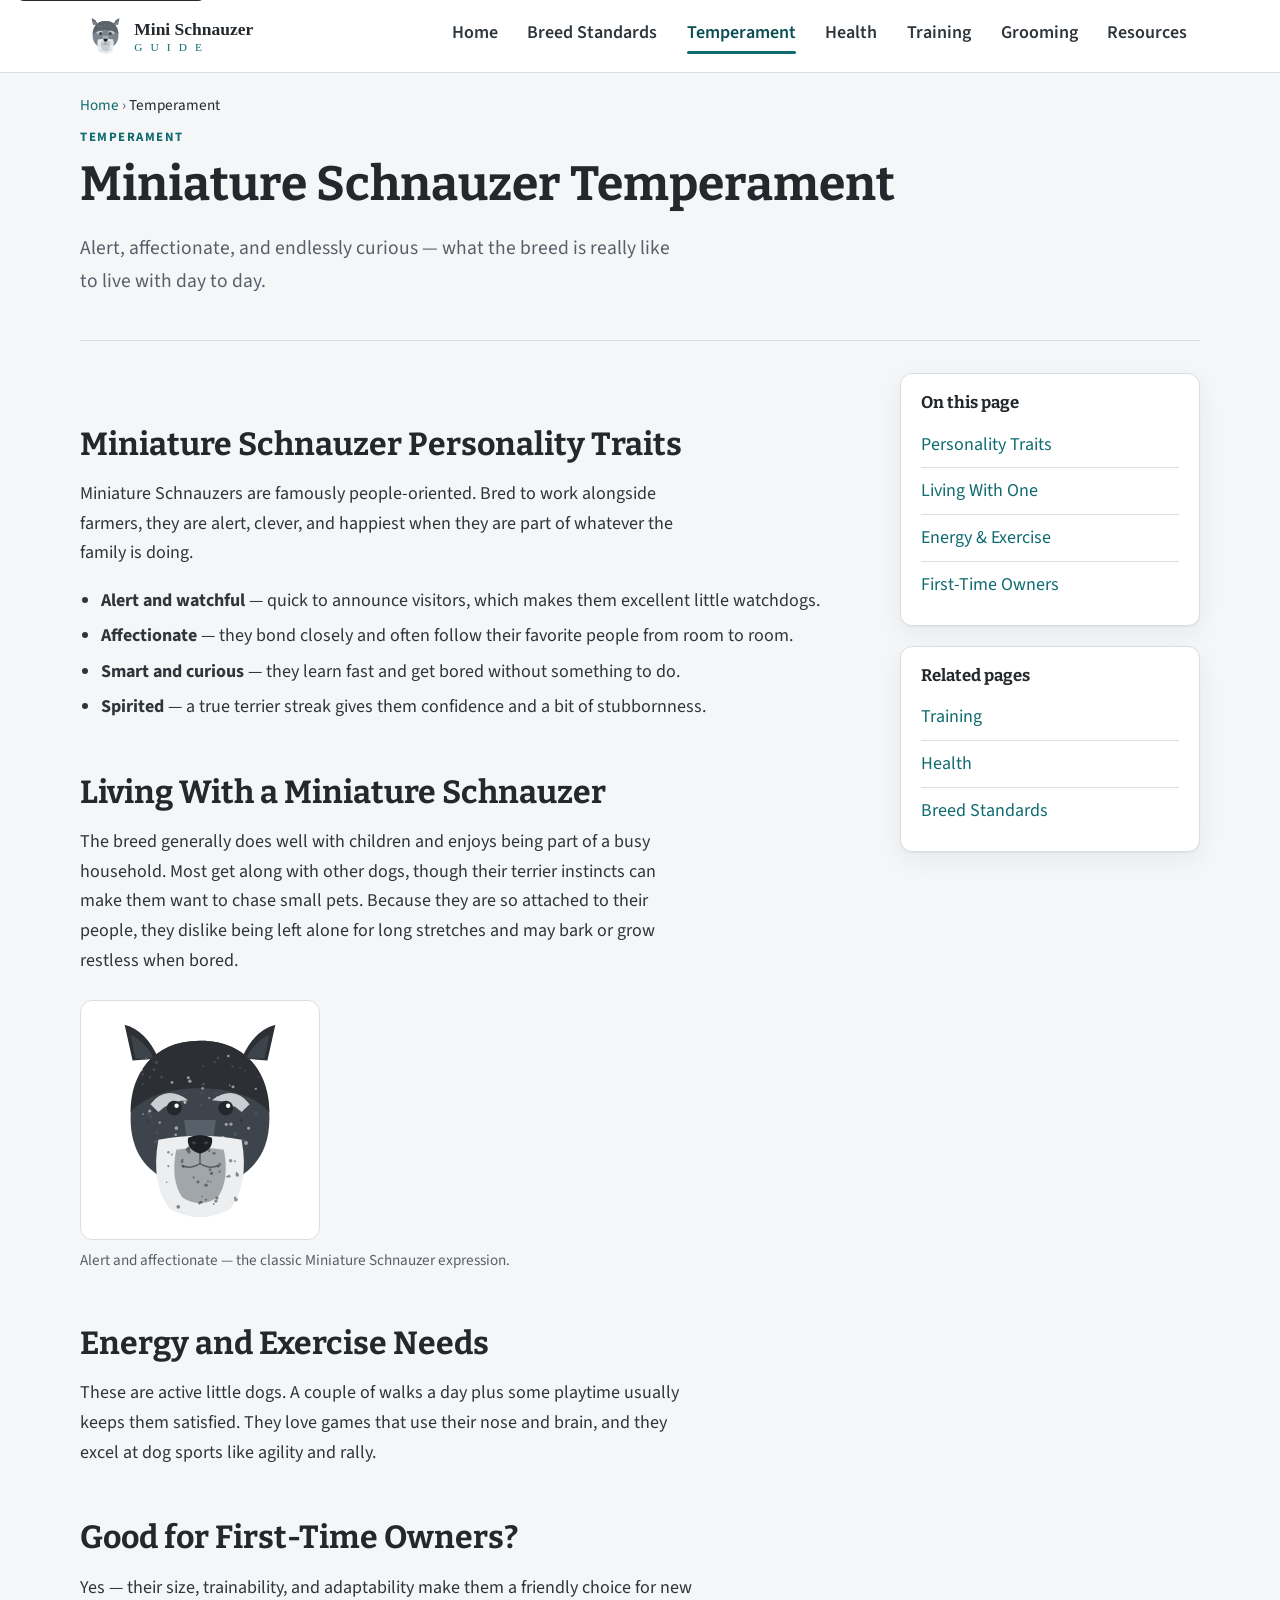
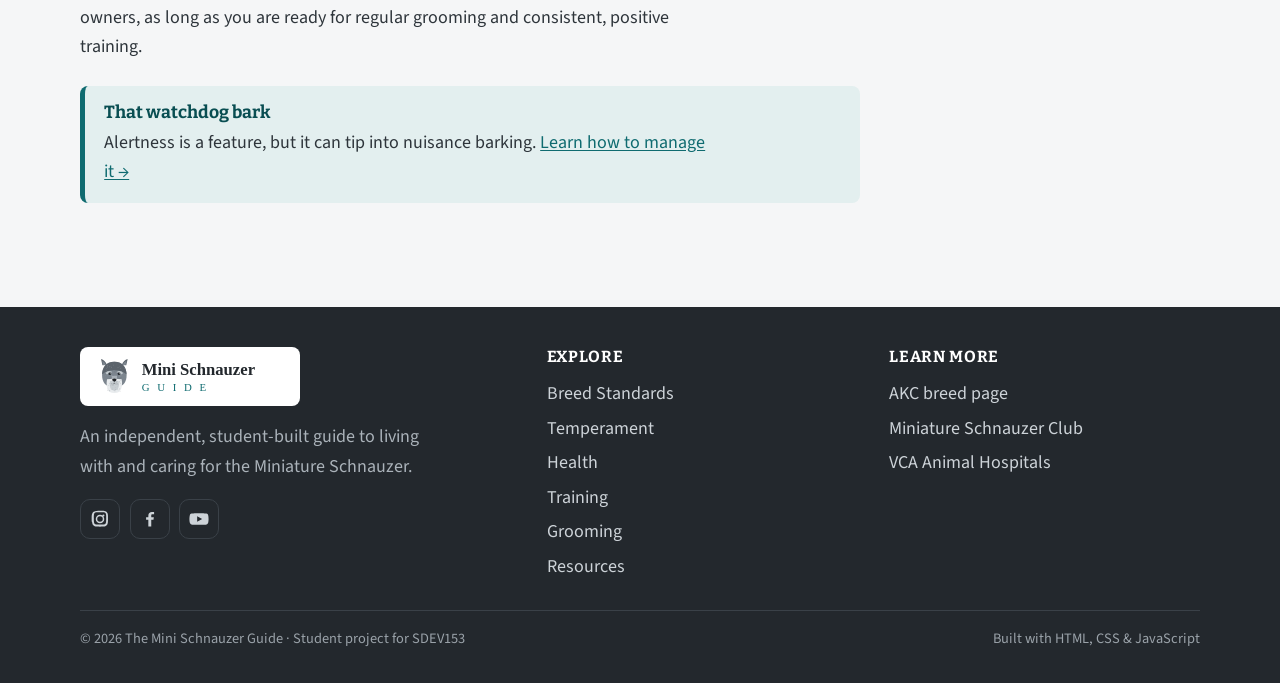
==== temperament.html @ 805f9578 "Add files via upload" ====
<!DOCTYPE html>
<html lang="en">
<head>
  <meta charset="UTF-8">
  <meta name="viewport" content="width=device-width, initial-scale=1">
  <title>Miniature Schnauzer Temperament — Personality &amp; Family Life</title>
  <meta name="description" content="Miniature Schnauzer temperament explained: personality traits, life with families and other pets, energy levels, and whether the breed suits first-time owners.">
  <meta name="keywords" content="Miniature Schnauzer, schnauzer breed, schnauzer care, temperament">
  <meta name="author" content="The Mini Schnauzer Guide">
  <!-- Open Graph / social preview (SEO) -->
  <meta property="og:type" content="website">
  <meta property="og:title" content="Miniature Schnauzer Temperament — Personality &amp; Family Life">
  <meta property="og:description" content="Miniature Schnauzer temperament explained: personality traits, life with families and other pets, energy levels, and whether the breed suits first-time owners.">
  <link rel="icon" href="images/favicon.svg" type="image/svg+xml">
  <link rel="preconnect" href="https://fonts.googleapis.com">
  <link rel="preconnect" href="https://fonts.gstatic.com" crossorigin>
  <link rel="stylesheet" href="https://fonts.googleapis.com/css2?family=Bitter:wght@500;600;700&amp;family=Source+Sans+3:wght@400;600;700&amp;display=swap">
  <link rel="stylesheet" href="css/styles.css">
</head>
<body>
  <a class="skip-link" href="#main">Skip to main content</a>
  <header class="site-header">
    <div class="wrap site-header__inner">
      <a class="brand" href="index.html">
        <img src="images/miniature-schnauzer-logo.svg" alt="The Mini Schnauzer Guide — return to home page" width="210">
      </a>
      <button class="nav-toggle" aria-expanded="false" aria-controls="primary-nav">
        <span class="bars" aria-hidden="true"></span><span class="label">Menu</span>
      </button>
      <nav class="primary-nav" id="primary-nav" aria-label="Main">
        <ul>
          <li><a href="index.html">Home</a></li>
          <li><a href="breed-standards.html">Breed Standards</a></li>
          <li><a href="temperament.html" aria-current="page">Temperament</a></li>
          <li><a href="health.html">Health</a></li>
          <li><a href="training.html">Training</a></li>
          <li><a href="grooming.html">Grooming</a></li>
          <li><a href="resources.html">Resources</a></li>
        </ul>
      </nav>
    </div>
  </header>

  <main id="main">
    <nav class="wrap breadcrumb" aria-label="Breadcrumb">
      <a href="index.html">Home</a> &rsaquo; <span aria-current="page">Temperament</span>
    </nav>
    <div class="wrap page-head">
      <p class="eyebrow">Temperament</p>
      <h1>Miniature Schnauzer Temperament</h1>
      <p class="lead">Alert, affectionate, and endlessly curious &mdash; what the breed is really like to live with day to day.</p>
    </div>
    <div class="wrap content-layout">
      <article class="prose">
        <section id="traits">
          <h2>Miniature Schnauzer Personality Traits</h2>
          <p>Miniature Schnauzers are famously people-oriented. Bred to work alongside farmers, they are alert, clever, and happiest when they are part of whatever the family is doing.</p>
          <ul>
            <li><strong>Alert and watchful</strong> &mdash; quick to announce visitors, which makes them excellent little watchdogs.</li>
            <li><strong>Affectionate</strong> &mdash; they bond closely and often follow their favorite people from room to room.</li>
            <li><strong>Smart and curious</strong> &mdash; they learn fast and get bored without something to do.</li>
            <li><strong>Spirited</strong> &mdash; a true terrier streak gives them confidence and a bit of stubbornness.</li>
          </ul>
        </section>
        <section id="family">
          <h2>Living With a Miniature Schnauzer</h2>
          <p>The breed generally does well with children and enjoys being part of a busy household. Most get along with other dogs, though their terrier instincts can make them want to chase small pets. Because they are so attached to their people, they dislike being left alone for long stretches and may bark or grow restless when bored.</p>
          <figure>
            <img src="images/miniature-schnauzer-black-silver.svg" alt="Illustration of a black-and-silver Miniature Schnauzer looking alert and attentive" width="240" height="240" style="width:240px">
            <figcaption>Alert and affectionate &mdash; the classic Miniature Schnauzer expression.</figcaption>
          </figure>
        </section>
        <section id="energy">
          <h2>Energy and Exercise Needs</h2>
          <p>These are active little dogs. A couple of walks a day plus some playtime usually keeps them satisfied. They love games that use their nose and brain, and they excel at dog sports like agility and rally.</p>
        </section>
        <section id="owners">
          <h2>Good for First-Time Owners?</h2>
          <p>Yes &mdash; their size, trainability, and adaptability make them a friendly choice for new owners, as long as you are ready for regular grooming and consistent, positive training.</p>
        </section>
        <div class="callout">
          <h3>That watchdog bark</h3>
          <p>Alertness is a feature, but it can tip into nuisance barking. <a href="training.html">Learn how to manage it &rarr;</a></p>
        </div>
      </article>
      <aside class="sidebar">
        <div class="side-card">
          <h2>On this page</h2>
          <ul>
            <li><a href="#traits">Personality Traits</a></li>
            <li><a href="#family">Living With One</a></li>
            <li><a href="#energy">Energy &amp; Exercise</a></li>
            <li><a href="#owners">First-Time Owners</a></li>
          </ul>
        </div>
        <div class="side-card">
          <h2>Related pages</h2>
          <ul>
            <li><a href="training.html">Training</a></li>
            <li><a href="health.html">Health</a></li>
            <li><a href="breed-standards.html">Breed Standards</a></li>
          </ul>
        </div>
      </aside>
    </div>
  </main>

  <footer class="site-footer">
    <div class="wrap footer-grid">
      <div>
        <img src="images/miniature-schnauzer-logo.svg" alt="The Mini Schnauzer Guide" style="width:220px;background:#fff;border-radius:8px;padding:6px 10px">
        <p style="color:#aab2b9;max-width:38ch;margin-top:1rem">An independent, student-built guide to living with and caring for the Miniature Schnauzer.</p>
        <div class="social" aria-label="Social media">
          <a href="https://www.instagram.com/" target="_blank" rel="noopener noreferrer"><span class="sr-only">Instagram</span><svg viewBox="0 0 24 24" aria-hidden="true"><path d="M12 2c2.7 0 3 0 4.1.1 1 .1 1.7.2 2.3.5.6.2 1.1.5 1.6 1 .5.5.8 1 1 1.6.3.6.4 1.3.5 2.3.1 1.1.1 1.4.1 4.1s0 3-.1 4.1c-.1 1-.2 1.7-.5 2.3-.2.6-.5 1.1-1 1.6-.5.5-1 .8-1.6 1-.6.3-1.3.4-2.3.5-1.1.1-1.4.1-4.1.1s-3 0-4.1-.1c-1-.1-1.7-.2-2.3-.5-.6-.2-1.1-.5-1.6-1-.5-.5-.8-1-1-1.6-.3-.6-.4-1.3-.5-2.3C2 15 2 14.7 2 12s0-3 .1-4.1c.1-1 .2-1.7.5-2.3.2-.6.5-1.1 1-1.6.5-.5 1-.8 1.6-1 .6-.3 1.3-.4 2.3-.5C9 2 9.3 2 12 2Zm0 1.8c-2.7 0-3 0-3.9.1-.9 0-1.3.2-1.6.3-.4.1-.7.3-.9.6-.3.2-.5.5-.6.9-.1.3-.3.7-.3 1.6-.1.9-.1 1.2-.1 3.9s0 3 .1 3.9c0 .9.2 1.3.3 1.6.1.4.3.7.6.9.2.3.5.5.9.6.3.1.7.3 1.6.3.9.1 1.2.1 3.9.1s3 0 3.9-.1c.9 0 1.3-.2 1.6-.3.4-.1.7-.3.9-.6.3-.2.5-.5.6-.9.1-.3.3-.7.3-1.6.1-.9.1-1.2.1-3.9s0-3-.1-3.9c0-.9-.2-1.3-.3-1.6-.1-.4-.3-.7-.6-.9-.2-.3-.5-.5-.9-.6-.3-.1-.7-.3-1.6-.3-.9-.1-1.2-.1-3.9-.1Zm0 3.1a5.1 5.1 0 1 1 0 10.2 5.1 5.1 0 0 1 0-10.2Zm0 1.8a3.3 3.3 0 1 0 0 6.6 3.3 3.3 0 0 0 0-6.6Zm5.3-.9a1.2 1.2 0 1 1-2.4 0 1.2 1.2 0 0 1 2.4 0Z"/></svg><span class="sr-only"> (opens in a new tab)</span></a>
          <a href="https://www.facebook.com/" target="_blank" rel="noopener noreferrer"><span class="sr-only">Facebook</span><svg viewBox="0 0 24 24" aria-hidden="true"><path d="M13.5 21v-8h2.7l.4-3.1h-3.1V7.9c0-.9.3-1.5 1.6-1.5h1.8V3.7c-.3 0-1.4-.1-2.6-.1-2.5 0-4.3 1.6-4.3 4.4v2H7.3V13h2.7v8h3.5Z"/></svg><span class="sr-only"> (opens in a new tab)</span></a>
          <a href="https://www.youtube.com/" target="_blank" rel="noopener noreferrer"><span class="sr-only">YouTube</span><svg viewBox="0 0 24 24" aria-hidden="true"><path d="M23 7.5c-.3-1-1-1.8-2-2C19.1 5 12 5 12 5s-7.1 0-9 .5c-1 .3-1.8 1-2 2C.5 9.4.5 12 .5 12s0 2.6.5 4.5c.3 1 1 1.8 2 2C4.9 19 12 19 12 19s7.1 0 9-.5c1-.3 1.8-1 2-2 .5-1.9.5-4.5.5-4.5s0-2.6-.5-4.5ZM9.8 15.3V8.7l6 3.3-6 3.3Z"/></svg><span class="sr-only"> (opens in a new tab)</span></a>
        </div>
      </div>
      <nav aria-label="Footer">
        <h2>Explore</h2>
        <ul>
            <li><a href="breed-standards.html">Breed Standards</a></li>
            <li><a href="temperament.html">Temperament</a></li>
            <li><a href="health.html">Health</a></li>
            <li><a href="training.html">Training</a></li>
            <li><a href="grooming.html">Grooming</a></li>
            <li><a href="resources.html">Resources</a></li>
        </ul>
      </nav>
      <div>
        <h2>Learn more</h2>
        <ul>
          <li><a href="https://www.akc.org/dog-breeds/miniature-schnauzer/" target="_blank" rel="noopener noreferrer">AKC breed page<span class="sr-only"> (opens in a new tab)</span></a></li>
          <li><a href="https://amsc.us/" target="_blank" rel="noopener noreferrer">Miniature Schnauzer Club<span class="sr-only"> (opens in a new tab)</span></a></li>
          <li><a href="https://vcahospitals.com/" target="_blank" rel="noopener noreferrer">VCA Animal Hospitals<span class="sr-only"> (opens in a new tab)</span></a></li>
        </ul>
      </div>
    </div>
    <div class="wrap footer-bottom">
      <span>&copy; <span id="year">2026</span> The Mini Schnauzer Guide &middot; Student project for SDEV153</span>
      <span>Built with HTML, CSS &amp; JavaScript</span>
    </div>
  </footer>

  <script src="js/script.js"></script>
</body>
</html>
---- css/styles.css ----
/* ==========================================================================
   The Mini Schnauzer Guide — styles.css
   Single external stylesheet controlling every page (SDEV153 requirement).
   Palette built from the breed's "salt & pepper" coat. All colors meet
   WCAG AA contrast (>=4.5:1 for text). Base text 18px, line-height >=1.5.
   ========================================================================== */

/* ---- Design tokens ---- */
:root {
  --ink:        #23282d;   /* headings / darkest text            */
  --body:       #2e353b;   /* body text                          */
  --slate:      #56606a;   /* muted text / captions (AA on paper)*/
  --paper:      #f5f6f7;   /* page background                    */
  --surface:    #ffffff;   /* cards, panels                      */
  --line:       #d9dee2;   /* hairline borders                   */
  --accent:     #0f6b70;   /* teal — links, buttons (AA)         */
  --accent-dark:#094e52;   /* hover / active                     */
  --accent-soft:#e3efef;   /* tinted backgrounds                 */
  --brow:       #b7bfc5;   /* "eyebrow" label color              */
  --shadow:     0 1px 2px rgba(35,40,45,.06), 0 8px 24px rgba(35,40,45,.06);
  --radius:     12px;
  --wrap:       1120px;
  --font-body:  "Source Sans 3", system-ui, -apple-system, "Segoe UI", Roboto, Arial, sans-serif;
  --font-display: "Bitter", Georgia, "Times New Roman", serif;
}

/* ---- Reset-ish ---- */
*, *::before, *::after { box-sizing: border-box; }
html { -webkit-text-size-adjust: 100%; scroll-behavior: smooth; }
body {
  margin: 0;
  font-family: var(--font-body);
  font-size: 1.125rem;          /* 18px */
  line-height: 1.65;            /* >= 1.5 */
  color: var(--body);
  background: var(--paper);
}
img { max-width: 100%; height: auto; display: block; }
a { color: var(--accent); text-underline-offset: 2px; }
a:hover { color: var(--accent-dark); }

h1, h2, h3, h4 { font-family: var(--font-display); color: var(--ink); line-height: 1.2; }
h1 { font-size: clamp(2rem, 1.4rem + 2.4vw, 3rem); margin: 0 0 .4em; }
h2 { font-size: clamp(1.5rem, 1.2rem + 1.2vw, 2rem); margin: 1.6em 0 .5em; }
h3 { font-size: 1.3rem; margin: 1.4em 0 .4em; }
p  { margin: 0 0 1em; max-width: 68ch; }

/* ---- Utilities ---- */
.wrap { width: min(var(--wrap), 100% - 2.5rem); margin-inline: auto; }
.eyebrow {
  font-family: var(--font-body); font-weight: 700; font-size: .8rem;
  letter-spacing: .12em; text-transform: uppercase; color: var(--accent);
  margin: 0 0 .5rem;
}
.section { padding: clamp(2.5rem, 1.5rem + 4vw, 4.5rem) 0; }
.section--tint { background: var(--surface); border-block: 1px solid var(--line); }
.lead { font-size: 1.22rem; color: var(--slate); max-width: 60ch; }
.center { text-align: center; }
.center p { margin-inline: auto; }

/* screen-reader-only text */
.sr-only {
  position: absolute; width: 1px; height: 1px; padding: 0; margin: -1px;
  overflow: hidden; clip: rect(0,0,0,0); white-space: nowrap; border: 0;
}

/* skip link (keyboard accessibility) */
.skip-link {
  position: absolute; left: 1rem; top: -3rem; z-index: 1000;
  background: var(--ink); color: #fff; padding: .6rem 1rem; border-radius: 8px;
  transition: top .15s ease;
}
.skip-link:focus { top: 1rem; color:#fff; }

/* visible focus for every interactive element */
a:focus-visible, button:focus-visible, input:focus-visible,
textarea:focus-visible, select:focus-visible {
  outline: 3px solid var(--accent);
  outline-offset: 2px;
  border-radius: 4px;
}

/* ---- Buttons ---- */
.btn {
  display: inline-block; font-family: var(--font-body); font-weight: 700;
  font-size: 1rem; padding: .8rem 1.4rem; border-radius: 999px;
  border: 2px solid transparent; cursor: pointer; text-decoration: none;
  min-height: 46px; transition: background .15s ease, color .15s ease, border-color .15s ease;
}
.btn--primary { background: var(--accent); color: #fff; }
.btn--primary:hover { background: var(--accent-dark); color: #fff; }
.btn--ghost { background: transparent; color: var(--accent); border-color: var(--accent); }
.btn--ghost:hover { background: var(--accent-soft); color: var(--accent-dark); }

/* ==========================================================================
   Header + navigation (identical on every page; logo links home)
   ========================================================================== */
.site-header {
  position: sticky; top: 0; z-index: 100;
  background: rgba(255,255,255,.92); backdrop-filter: saturate(1.4) blur(6px);
  border-bottom: 1px solid var(--line);
}
.site-header__inner {
  display: flex; align-items: center; justify-content: space-between;
  gap: 1rem; padding: .6rem 0; min-height: 64px;
}
.brand { display: inline-flex; align-items: center; }
.brand img { width: 210px; height: auto; }

.nav-toggle {
  display: none; align-items: center; gap: .5rem;
  min-width: 46px; min-height: 46px; padding: .5rem .8rem;
  background: var(--surface); border: 1px solid var(--line); border-radius: 10px;
  font-family: var(--font-body); font-weight: 600; color: var(--ink); cursor: pointer;
}
.nav-toggle .bars { position: relative; width: 20px; height: 2px; background: var(--ink); }
.nav-toggle .bars::before, .nav-toggle .bars::after {
  content: ""; position: absolute; left: 0; width: 20px; height: 2px; background: var(--ink);
}
.nav-toggle .bars::before { top: -6px; } .nav-toggle .bars::after { top: 6px; }

.primary-nav ul {
  list-style: none; display: flex; gap: .25rem; margin: 0; padding: 0;
}
.primary-nav a {
  display: block; padding: .55rem .8rem; border-radius: 8px;
  font-weight: 600; text-decoration: none; color: var(--body);
}
.primary-nav a:hover { background: var(--accent-soft); color: var(--accent-dark); }
.primary-nav a[aria-current="page"] { color: var(--accent-dark); }
.primary-nav a[aria-current="page"]::after {
  content: ""; display: block; height: 3px; border-radius: 3px;
  background: var(--accent); margin-top: 3px;
}

@media (max-width: 860px) {
  .nav-toggle { display: inline-flex; }
  .primary-nav {
    position: absolute; left: 0; right: 0; top: 100%;
    background: var(--surface); border-bottom: 1px solid var(--line);
    max-height: 0; overflow: hidden; transition: max-height .25s ease;
  }
  .primary-nav.open { max-height: 30rem; }
  .primary-nav ul { flex-direction: column; padding: .5rem 1.25rem 1rem; gap: .1rem; }
  .primary-nav a { padding: .85rem .6rem; min-height: 46px; border-bottom: 1px solid var(--line); }
  .primary-nav a[aria-current="page"]::after { display: none; }
}

/* ==========================================================================
   Hero
   ========================================================================== */
.hero { background: linear-gradient(180deg, var(--surface), var(--paper)); border-bottom: 1px solid var(--line); }
.hero__grid {
  display: grid; grid-template-columns: 1.15fr .85fr; gap: 2.5rem; align-items: center;
  padding: clamp(2rem, 1rem + 5vw, 4.5rem) 0;
}
.hero__art { justify-self: center; }
.hero__art img { width: min(420px, 100%); }
.hero .btn-row { display: flex; flex-wrap: wrap; gap: .75rem; margin-top: 1.25rem; }
@media (max-width: 780px) {
  .hero__grid { grid-template-columns: 1fr; text-align: center; }
  .hero p { margin-inline: auto; }
  .hero .btn-row { justify-content: center; }
  .hero__art { order: -1; }
}

/* ---- Quick-facts definition list ---- */
.facts {
  display: grid; grid-template-columns: repeat(4, 1fr); gap: 1rem;
  margin: 0; padding: 0;
}
.facts > div {
  background: var(--surface); border: 1px solid var(--line); border-radius: var(--radius);
  padding: 1.1rem 1.15rem; box-shadow: var(--shadow);
}
.facts dt { font-size: .78rem; letter-spacing: .1em; text-transform: uppercase; color: var(--accent); font-weight: 700; }
.facts dd { margin: .25rem 0 0; font-family: var(--font-display); font-weight: 600; color: var(--ink); font-size: 1.15rem; }
@media (max-width: 720px){ .facts { grid-template-columns: repeat(2, 1fr); } }

/* ==========================================================================
   Card grid (home "Explore the breed")
   ========================================================================== */
.card-grid { display: grid; grid-template-columns: repeat(3, 1fr); gap: 1.25rem; }
@media (max-width: 860px){ .card-grid { grid-template-columns: repeat(2, 1fr); } }
@media (max-width: 560px){ .card-grid { grid-template-columns: 1fr; } }
.card {
  display: flex; flex-direction: column; background: var(--surface);
  border: 1px solid var(--line); border-radius: var(--radius); overflow: hidden;
  box-shadow: var(--shadow); transition: transform .15s ease, box-shadow .15s ease;
}
.card:hover { transform: translateY(-3px); box-shadow: 0 12px 30px rgba(35,40,45,.12); }
.card__media { background: var(--accent-soft); padding: 1rem; }
.card__media img { width: 120px; margin-inline: auto; }
.card__body { padding: 1.1rem 1.25rem 1.4rem; }
.card__body h3 { margin: 0 0 .35rem; }
.card__body p { color: var(--slate); font-size: 1rem; margin-bottom: .8rem; }
.card__link { font-weight: 700; text-decoration: none; }
.card__link::after { content: " \2192"; }

/* ==========================================================================
   Content-page layout (article + sidebar)
   ========================================================================== */
.breadcrumb { font-size: .95rem; color: var(--slate); padding-top: 1.25rem; }
.breadcrumb a { text-decoration: none; }
.breadcrumb [aria-current="page"] { color: var(--ink); }

.page-head { padding: .5rem 0 1.5rem; border-bottom: 1px solid var(--line); }
.content-layout { display: grid; grid-template-columns: 1fr 300px; gap: 2.5rem; align-items: start; padding: 2rem 0 3rem; }
@media (max-width: 900px){ .content-layout { grid-template-columns: 1fr; } }

.prose figure { margin: 1.5rem 0; }
.prose figure img { border-radius: var(--radius); border: 1px solid var(--line); background: var(--surface); }
.prose figcaption { color: var(--slate); font-size: .95rem; margin-top: .5rem; }
.prose ul, .prose ol { padding-left: 1.3rem; }
.prose li { margin: .35rem 0; }

/* callout */
.callout {
  background: var(--accent-soft); border-left: 5px solid var(--accent);
  border-radius: 8px; padding: 1rem 1.2rem; margin: 1.5rem 0;
}
.callout h3 { margin: 0 0 .3rem; color: var(--accent-dark); font-size: 1.1rem; }
.callout p:last-child { margin: 0; }

/* sidebar */
.sidebar { position: sticky; top: 84px; display: grid; gap: 1.25rem; }
.side-card { background: var(--surface); border: 1px solid var(--line); border-radius: var(--radius); padding: 1.1rem 1.25rem; box-shadow: var(--shadow); }
.side-card h2 { margin: 0 0 .6rem; font-size: 1.05rem; }
.side-card ul { list-style: none; margin: 0; padding: 0; }
.side-card li + li { border-top: 1px solid var(--line); }
.side-card a { display: block; padding: .5rem 0; text-decoration: none; }
@media (max-width: 900px){ .sidebar { position: static; } }

/* ==========================================================================
   Tables (SDEV153 requires >=1 table)
   ========================================================================== */
.table-scroll { overflow-x: auto; margin: 1.25rem 0; }
table.data {
  width: 100%; border-collapse: collapse; background: var(--surface);
  border: 1px solid var(--line); border-radius: var(--radius); overflow: hidden;
  font-size: 1rem;
}
table.data caption { text-align: left; font-family: var(--font-display); font-weight: 600; color: var(--ink); margin-bottom: .5rem; }
table.data th, table.data td { padding: .7rem .9rem; text-align: left; border-bottom: 1px solid var(--line); }
table.data thead th { background: var(--ink); color: #fff; font-family: var(--font-body); }
table.data tbody tr:nth-child(even) { background: #fafbfc; }
table.data th[scope="row"] { font-weight: 700; color: var(--ink); }

/* ==========================================================================
   Forms (labeled, inline validation, success message)
   ========================================================================== */
.form-card { background: var(--surface); border: 1px solid var(--line); border-radius: var(--radius); padding: 1.5rem; box-shadow: var(--shadow); max-width: 640px; }
.field { margin-bottom: 1.1rem; }
.field label { display: block; font-weight: 600; color: var(--ink); margin-bottom: .35rem; }
.field .req { color: var(--accent-dark); }
.field input, .field select, .field textarea {
  width: 100%; font: inherit; color: var(--body);
  padding: .7rem .8rem; border: 1px solid var(--slate); border-radius: 8px; background: #fff;
}
.field textarea { min-height: 130px; resize: vertical; }
.field .hint { font-size: .9rem; color: var(--slate); margin-top: .3rem; }
.field .error-msg { display: none; color: #b3261e; font-size: .95rem; margin-top: .35rem; font-weight: 600; }
.field.invalid input, .field.invalid select, .field.invalid textarea { border-color: #b3261e; background: #fdf3f2; }
.field.invalid .error-msg { display: block; }
.form-status {
  margin-top: 1rem; padding: .9rem 1.1rem; border-radius: 8px; font-weight: 600;
  display: none;
}
.form-status.success { display: block; background: #e7f4ea; color: #14532d; border: 1px solid #b7dfc2; }
.form-status.failure { display: block; background: #fdecea; color: #8a1c13; border: 1px solid #f3c2bd; }

/* ==========================================================================
   Footer (linked to every page; contains external social links)
   ========================================================================== */
.site-footer { background: var(--ink); color: #cdd3d8; margin-top: 2rem; }
.site-footer a { color: #cdd3d8; text-decoration: none; }
.site-footer a:hover { color: #fff; text-decoration: underline; }
.footer-grid { display: grid; grid-template-columns: 1.4fr 1fr 1fr; gap: 2rem; padding: 2.5rem 0 1.5rem; }
@media (max-width: 720px){ .footer-grid { grid-template-columns: 1fr 1fr; } }
@media (max-width: 480px){ .footer-grid { grid-template-columns: 1fr; } }
.site-footer h2 { color: #fff; font-size: 1rem; letter-spacing: .04em; text-transform: uppercase; margin: 0 0 .8rem; }
.site-footer ul { list-style: none; margin: 0; padding: 0; }
.site-footer li { margin: .3rem 0; }
.social { display: flex; gap: .6rem; margin-top: .3rem; }
.social a {
  display: inline-flex; align-items: center; justify-content: center;
  width: 40px; height: 40px; border: 1px solid #3a4148; border-radius: 10px;
}
.social a:hover { background: #2c3238; }
.social svg { width: 20px; height: 20px; fill: currentColor; }
.footer-bottom { border-top: 1px solid #3a4148; padding: 1rem 0 2rem; font-size: .9rem; color: #9aa2a9; display: flex; justify-content: space-between; flex-wrap: wrap; gap: .5rem; }
.footer-bottom a { text-decoration: underline; }

/* ---- Respect reduced-motion preferences ---- */
@media (prefers-reduced-motion: reduce) {
  html { scroll-behavior: auto; }
  * { animation-duration: .001ms !important; transition-duration: .001ms !important; }
}
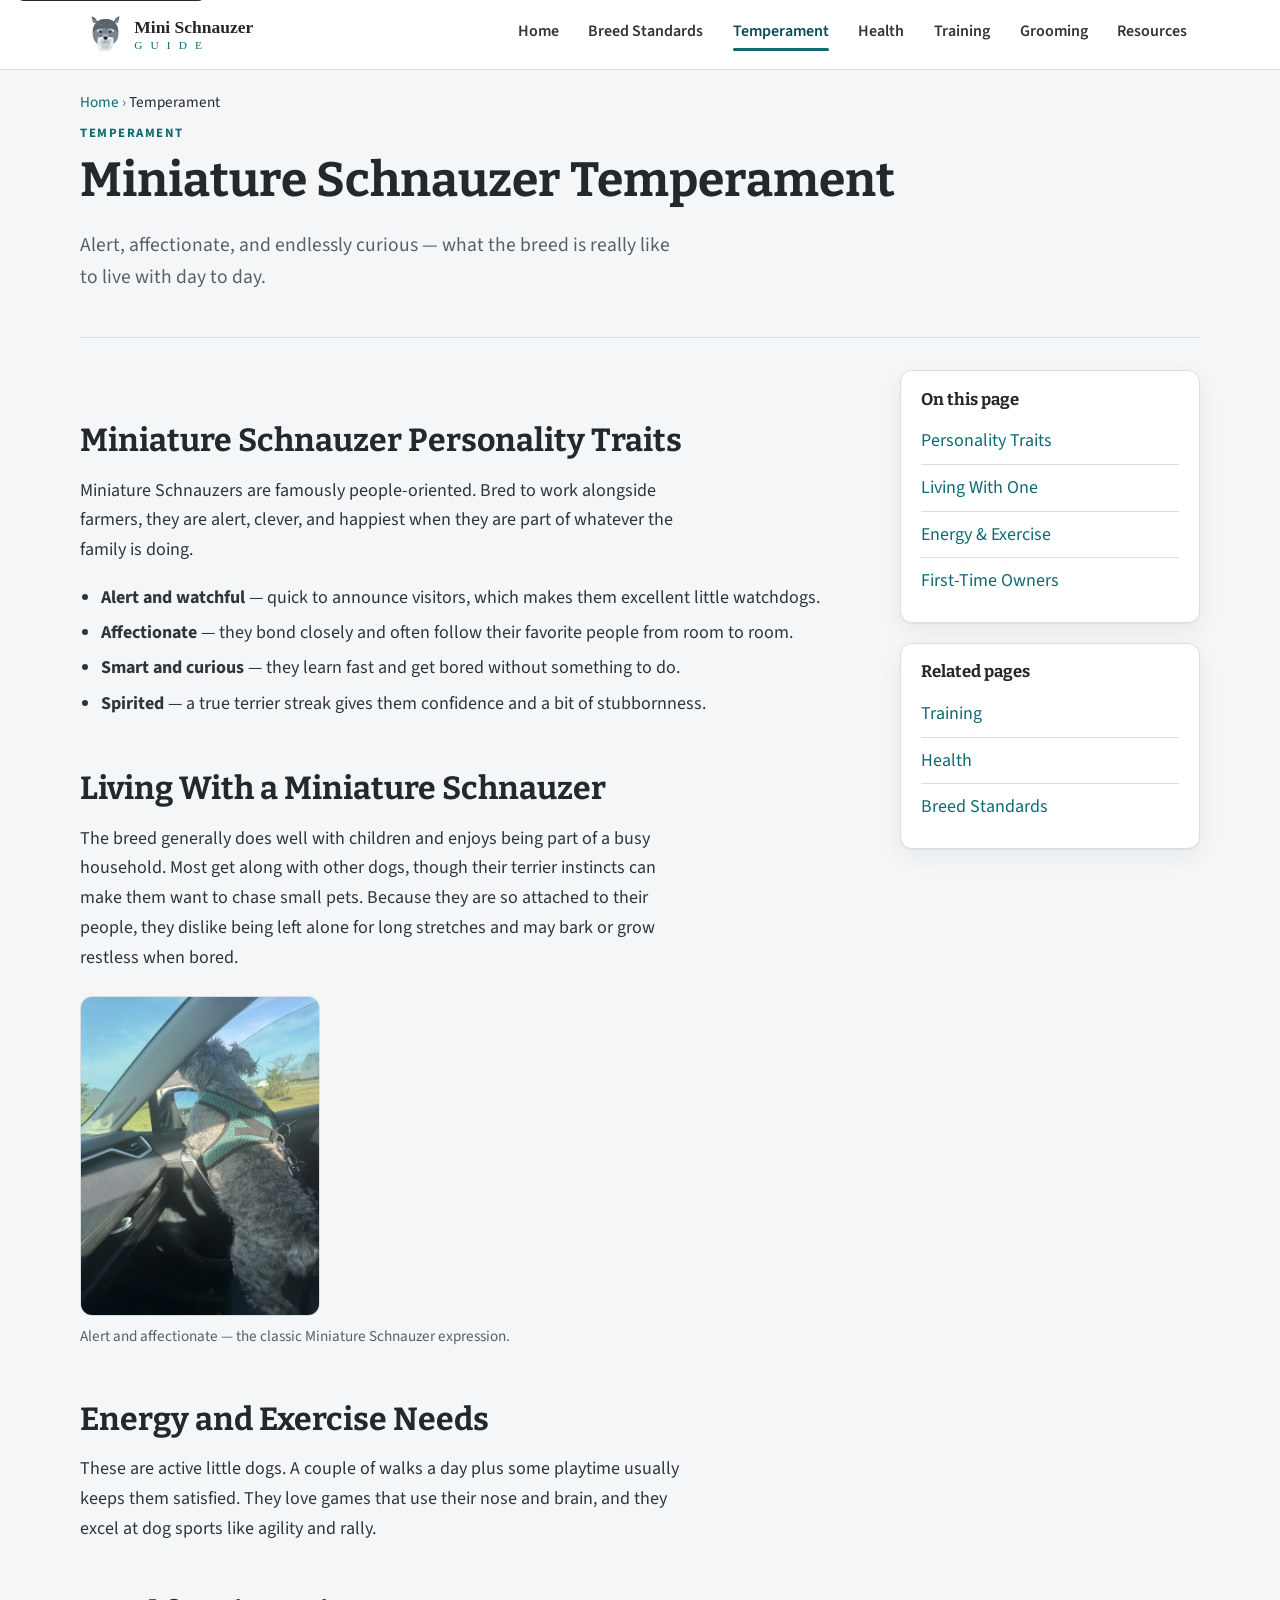
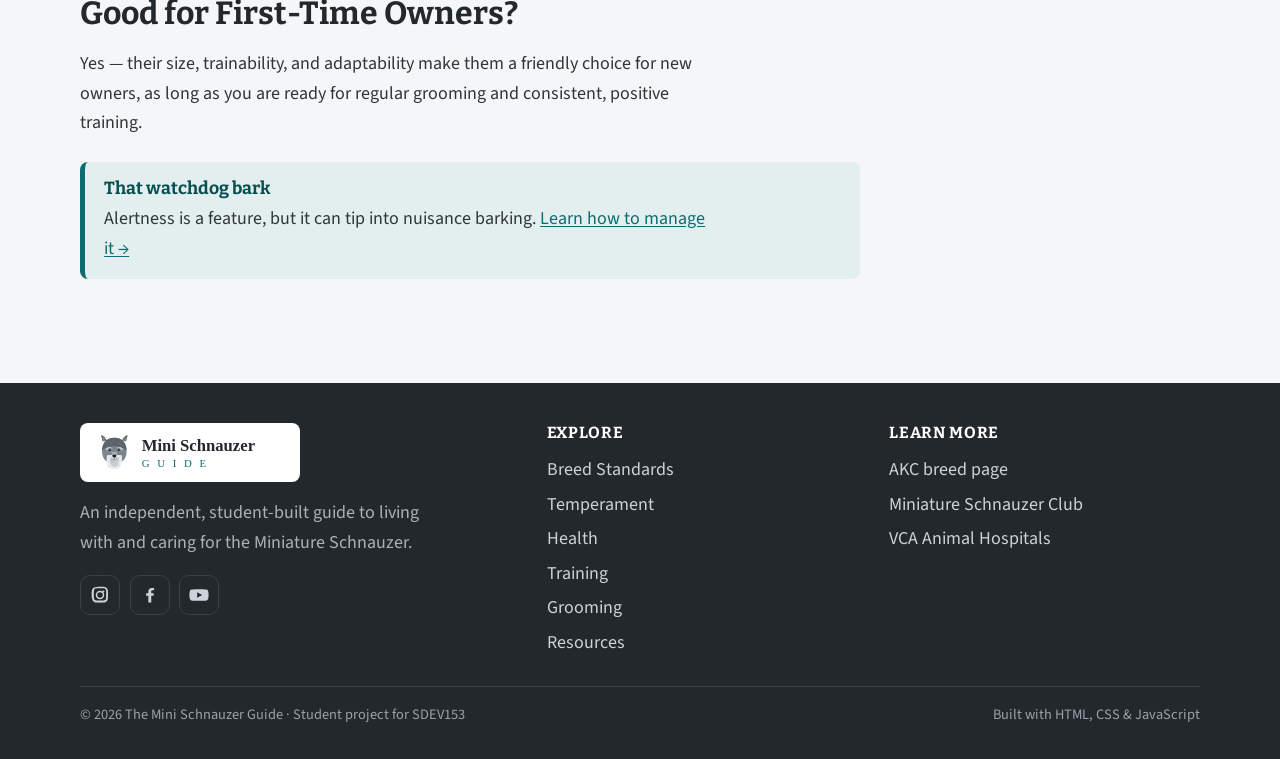
==== commit 2afa85e2: "Update temperament.html" ====
--- a/temperament.html
+++ b/temperament.html
@@ -66,7 +66,7 @@
           <h2>Living With a Miniature Schnauzer</h2>
           <p>The breed generally does well with children and enjoys being part of a busy household. Most get along with other dogs, though their terrier instincts can make them want to chase small pets. Because they are so attached to their people, they dislike being left alone for long stretches and may bark or grow restless when bored.</p>
           <figure>
-            <img src="images/miniature-schnauzer-black-silver.svg" alt="Illustration of a black-and-silver Miniature Schnauzer looking alert and attentive" width="240" height="240" style="width:240px">
+            <img src="images/IMG_0244.jpeg" alt="Play looking alert and attentive" width="480" height="240" style="width:240px">
             <figcaption>Alert and affectionate &mdash; the classic Miniature Schnauzer expression.</figcaption>
           </figure>
         </section>
--- a/css/styles.css
+++ b/css/styles.css
@@ -120,7 +120,7 @@
 .nav-toggle .bars::before { top: -6px; } .nav-toggle .bars::after { top: 6px; }
 
 .primary-nav ul {
-  list-style: none; display: flex; gap: .25rem; margin: 0; padding: 0;
+  list-style: none; display: flex; gap: .25rem; margin: 0; padding: 0; font-size: 1rem;
 }
 .primary-nav a {
   display: block; padding: .55rem .8rem; border-radius: 8px;
@@ -162,6 +162,107 @@
   .hero p { margin-inline: auto; }
   .hero .btn-row { justify-content: center; }
   .hero__art { order: -1; }
+}
+
+/* ---- Polaroid Effect --- */
+.polaroid {
+  background: #fff;
+  padding: 1rem;
+  box-shadow: 0 0.2rem 1.2rem rgba(0,0,0,0.2);
+  
+}
+.polaroid > img{
+  max-width: 100%;
+  height: auto;
+}
+.caption {
+  font-size: 1.8rem;
+  text-align: center;
+  line-height: 2em;
+}
+.item {
+  width: 100%;
+  display: inline-block;
+  margin-top: 2rem;
+  filter: grayscale(100%);
+}
+.item .polaroid:before {
+  content: '';
+  position: absolute;
+  z-index: -1;
+  transition: all 0.35s;
+}
+.item:nth-of-type(4n+1) {
+  transform: scale(0.8, 0.8) rotate(5deg);
+  transition: all 0.35s;
+}
+.item:nth-of-type(4n+1) .polaroid:before {
+  transform: rotate(6deg);
+  height: 20%;
+  width: 47%;
+  bottom: 30px;
+  right: 12px;
+  box-shadow: 0 2.1rem 2rem rgba(0,0,0,0.4);
+}
+.item:nth-of-type(4n+2) {
+  transform: scale(0.8, 0.8) rotate(-5deg);
+  transition: all 0.35s;
+}
+.item:nth-of-type(4n+2) .polaroid:before {
+  transform: rotate(-6deg);
+  height: 20%;
+  width: 47%;
+  bottom: 30px;
+  left: 12px;
+  box-shadow: 0 2.1rem 2rem rgba(0,0,0,0.4);
+}
+.item:nth-of-type(4n+4) {
+  transform: scale(0.8, 0.8) rotate(3deg);
+  transition: all 0.35s;
+}
+.item:nth-of-type(4n+4) .polaroid:before {
+  transform: rotate(4deg);
+  height: 20%;
+  width: 47%;
+  bottom: 30px;
+  right: 12px;
+  box-shadow: 0 2.1rem 2rem rgba(0,0,0,0.3);
+}
+.item:nth-of-type(4n+3) {
+  transform: scale(0.8, 0.8) rotate(-3deg);
+  transition: all 0.35s;
+}
+.item:nth-of-type(4n+3) .polaroid:before {
+  transform: rotate(-4deg);
+  height: 20%;
+  width: 47%;
+  bottom: 30px;
+  left: 12px;
+  box-shadow: 0 2.1rem 2rem rgba(0,0,0,0.3);
+}
+.item:hover {
+  filter: none;
+  transform: scale(1, 1) rotate(0deg) !important;
+  transition: all 0.35s;
+}
+.item:hover .polaroid:before {
+  content: '';
+  position: absolute;
+  z-index: -1;
+  transform: rotate(0deg);
+  height: 90%;
+  width: 90%;
+  bottom: 0%;
+  right: 5%;
+  box-shadow: 0 1rem 3rem rgba(0,0,0,0.2);
+  transition: all 0.35s;
+}
+
+/* ---- Scribbles Font---- */
+.scribbles {
+  font-family: "Indie Flower", cursive;
+  font-weight: 400;
+  font-style: normal;
 }
 
 /* ---- Quick-facts definition list ---- */
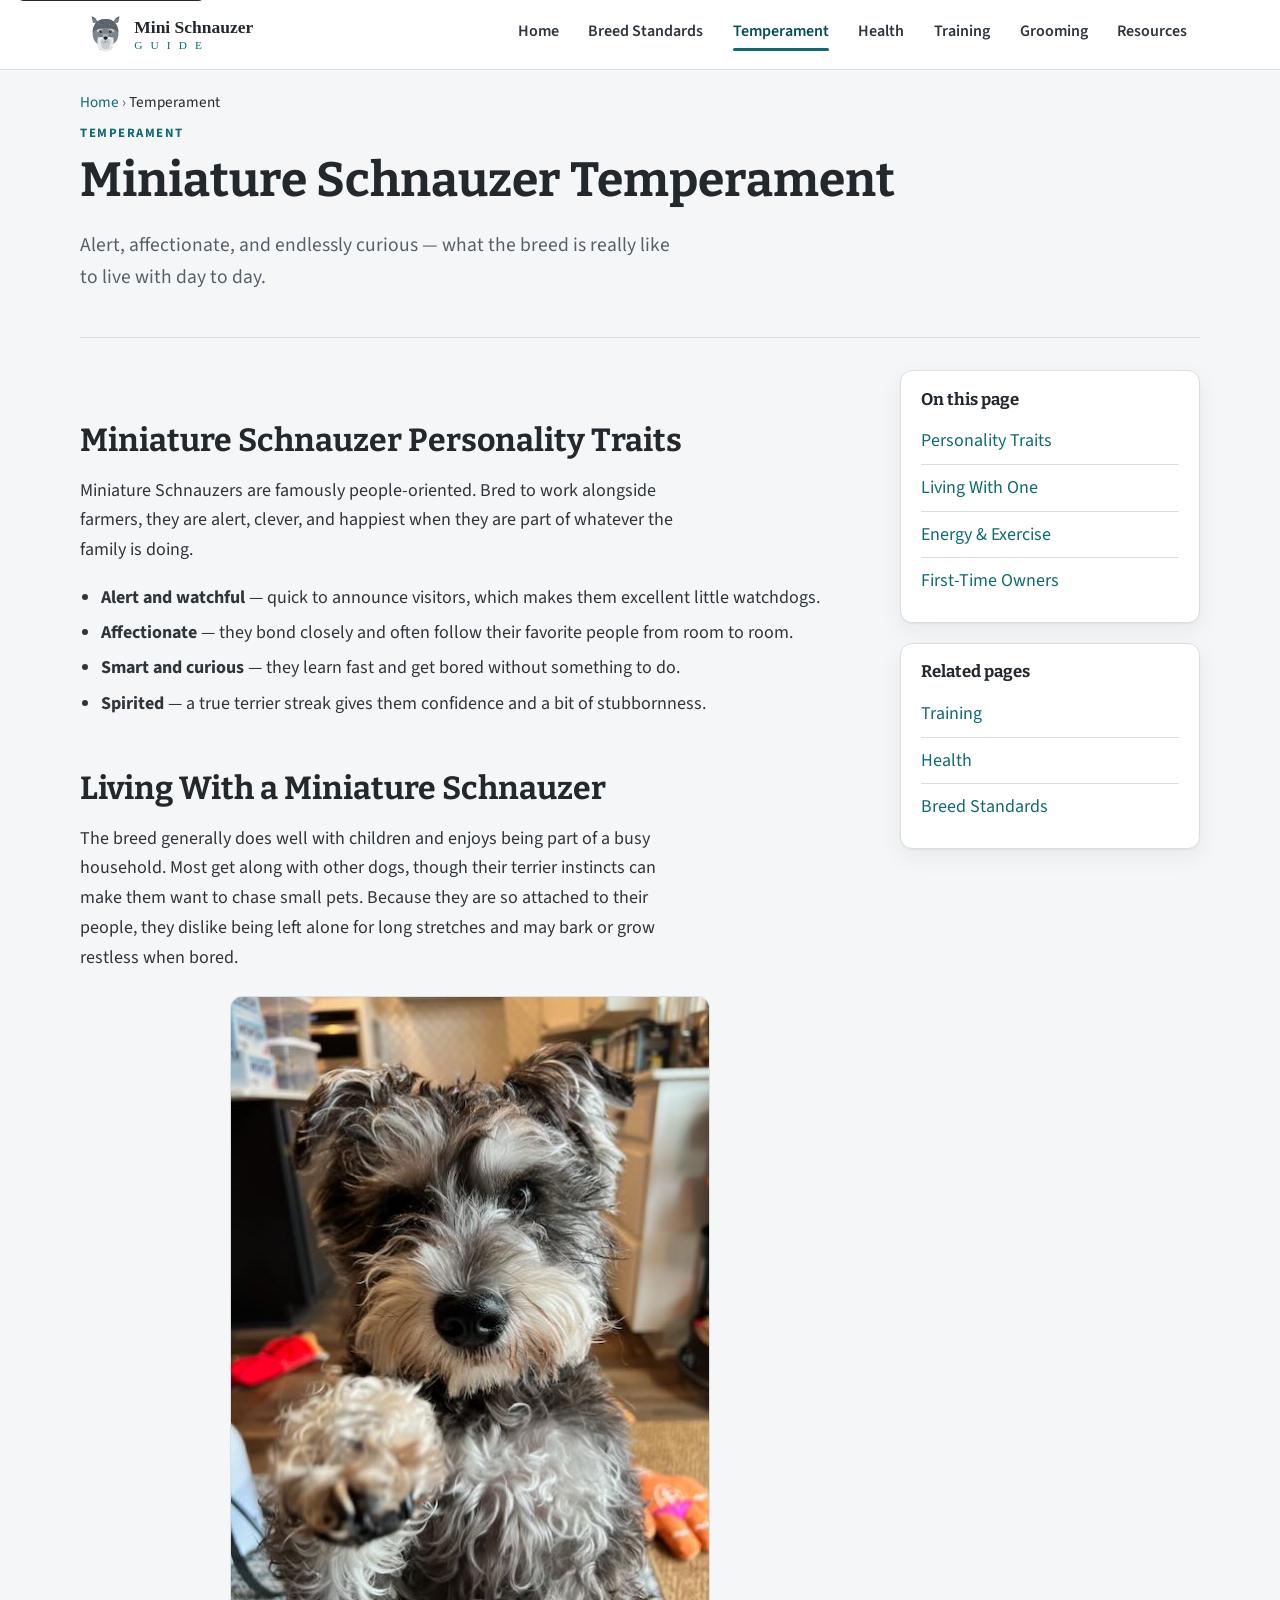
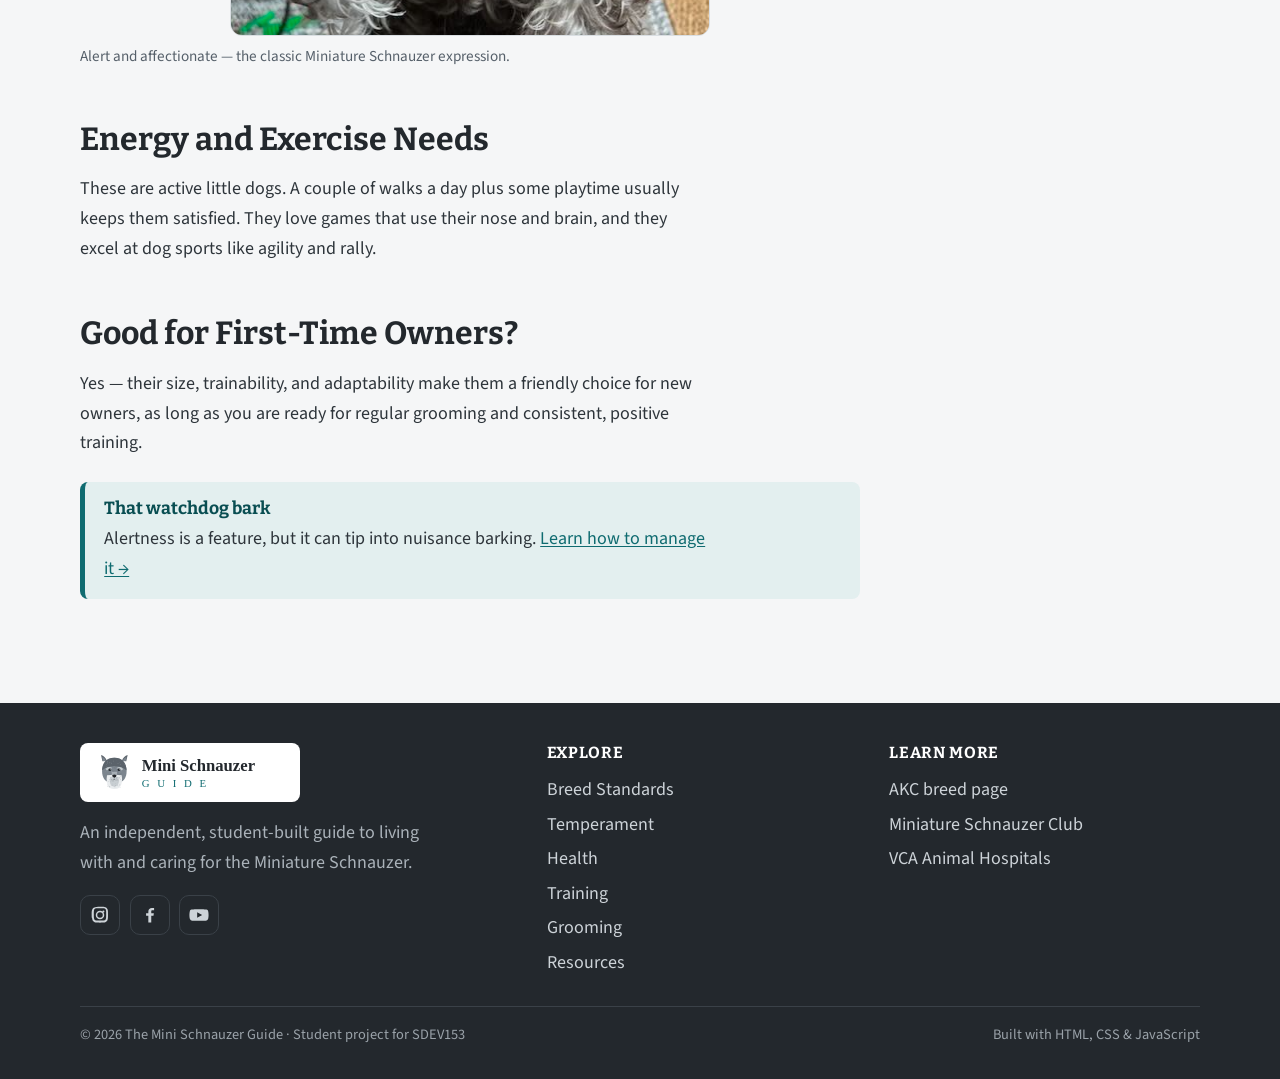
==== commit e90722a6: "Update temperament.html" ====
--- a/temperament.html
+++ b/temperament.html
@@ -66,7 +66,7 @@
           <h2>Living With a Miniature Schnauzer</h2>
           <p>The breed generally does well with children and enjoys being part of a busy household. Most get along with other dogs, though their terrier instincts can make them want to chase small pets. Because they are so attached to their people, they dislike being left alone for long stretches and may bark or grow restless when bored.</p>
           <figure>
-            <img src="images/IMG_0244.jpeg" alt="Play looking alert and attentive" width="480" height="240" style="width:240px">
+            <img src="images/IMG_3131.jpeg" alt="Play looking alert and attentive" width="480" height="640" style="width:680; margin: 0 auto;">
             <figcaption>Alert and affectionate &mdash; the classic Miniature Schnauzer expression.</figcaption>
           </figure>
         </section>
